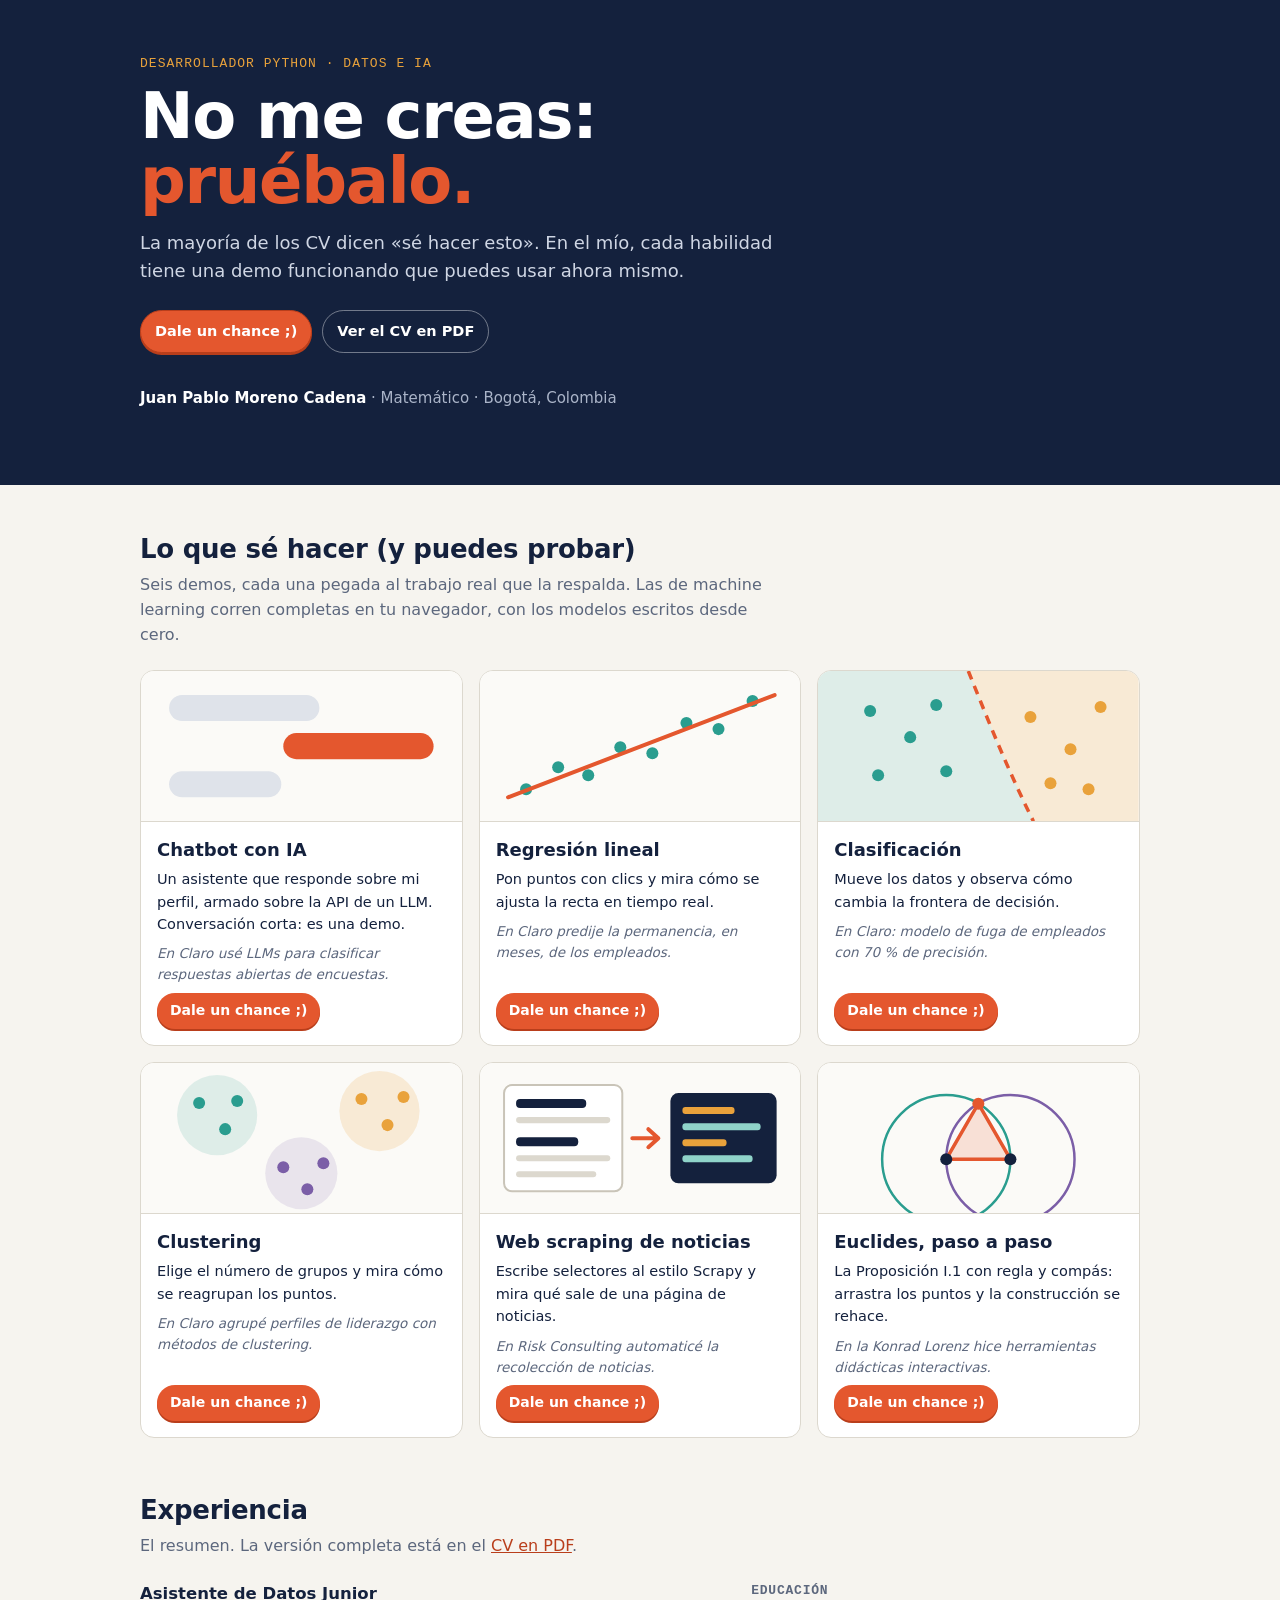
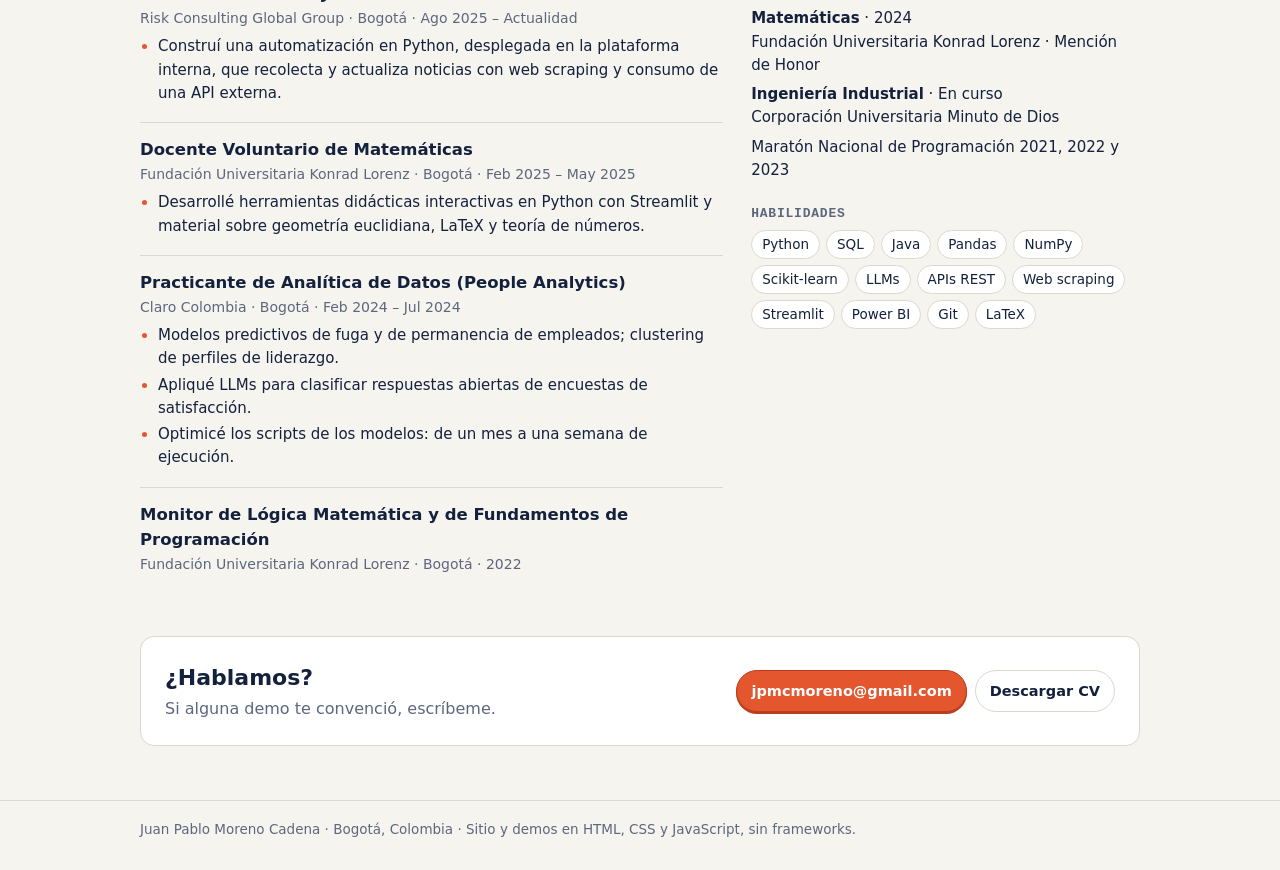
==== index.html @ 5bb10a28 "CV con demos en vivo: sitio, seis demos y CV en LaTeX Página principal, demos de chatbot, regresión," ====
<!DOCTYPE html>
<html lang="es">
<head>
<meta charset="utf-8">
<meta name="viewport" content="width=device-width, initial-scale=1">
<title>Juan Pablo Moreno Cadena · CV con demos en vivo</title>
<meta name="description" content="Desarrollador Python, datos e IA. Un CV donde cada habilidad se puede probar: chatbot, regresión, clasificación, clustering, scraping y geometría interactiva.">
<link rel="icon" href="data:image/svg+xml,%3Csvg xmlns='http://www.w3.org/2000/svg' viewBox='0 0 32 32'%3E%3Crect width='32' height='32' rx='7' fill='%2314213d'/%3E%3Cpath d='M12 9l11 7-11 7z' fill='%23e4572e'/%3E%3C/svg%3E">
<link rel="stylesheet" href="assets/style.css">
<style>
  .hero { background: var(--ink); color: #fff; padding: 54px 0 60px; }
  .hero .rol { font-family: var(--mono); font-size: 13px; letter-spacing: 0.08em; text-transform: uppercase; color: var(--amber); }
  .hero h1 { margin: 10px 0 6px; font-size: clamp(34px, 6.4vw, 64px); line-height: 1.02; letter-spacing: -0.02em; }
  .hero h1 em { font-style: normal; color: var(--accent); }
  .hero p.sub { margin: 14px 0 0; max-width: 56ch; font-size: 18px; color: #cfd6e4; }
  .hero .acciones { display: flex; flex-wrap: wrap; gap: 10px; margin-top: 26px; }
  .hero .btn.claro { background: transparent; color: #fff; border-color: rgba(255,255,255,0.4); }
  .hero .btn.claro:hover { border-color: #fff; }
  .hero .nombre { margin-top: 34px; font-size: 15px; color: #aab4c8; }
  .hero .nombre b { color: #fff; }

  section.bloque { padding: 44px 0 8px; }
  section.bloque > .wrap > h2 { margin: 0 0 4px; font-size: 26px; letter-spacing: -0.01em; }
  section.bloque > .wrap > p.lead { margin: 0 0 22px; color: var(--soft); max-width: 64ch; }

  .demos { display: grid; grid-template-columns: repeat(3, minmax(0, 1fr)); gap: 16px; }
  @media (max-width: 900px) { .demos { grid-template-columns: repeat(2, minmax(0, 1fr)); } }
  @media (max-width: 580px) { .demos { grid-template-columns: minmax(0, 1fr); } }
  .demo {
    display: flex; flex-direction: column;
    background: #fff; border: 1px solid var(--line); border-radius: 14px; overflow: hidden;
    text-decoration: none; color: inherit;
    transition: transform 0.15s ease, box-shadow 0.15s ease, border-color 0.15s ease;
  }
  .demo:hover { transform: translateY(-3px); border-color: var(--ink); box-shadow: 0 10px 24px rgba(20, 33, 61, 0.1); }
  .demo:focus-visible { outline: 3px solid rgba(228, 87, 46, 0.5); outline-offset: 2px; }
  .demo svg { display: block; width: 100%; height: auto; background: #fbfaf7; border-bottom: 1px solid var(--line); }
  .demo .txt { padding: 14px 16px 16px; display: flex; flex-direction: column; flex: 1; }
  .demo h3 { margin: 0 0 4px; font-size: 18px; }
  .demo p { margin: 0 0 8px; font-size: 14.5px; }
  .demo p.resp { color: var(--soft); font-size: 13.5px; font-style: italic; }
  .demo .chance {
    margin-top: auto; align-self: flex-start;
    background: var(--accent); color: #fff; font-weight: 700; font-size: 14px;
    padding: 7px 13px; border-radius: 999px; box-shadow: 0 2px 0 var(--accent-dark);
  }
  @media (prefers-reduced-motion: reduce) { .demo { transition: none; } .demo:hover { transform: none; } }

  .cols { display: grid; grid-template-columns: minmax(0, 1.5fr) minmax(0, 1fr); gap: 28px; }
  @media (max-width: 820px) { .cols { grid-template-columns: minmax(0, 1fr); } }
  .cargo { padding: 14px 0; border-top: 1px solid var(--line); }
  .cargo:first-of-type { border-top: 0; padding-top: 0; }
  .cargo h3 { margin: 0; font-size: 16.5px; }
  .cargo .donde { font-size: 14px; color: var(--soft); margin: 1px 0 6px; }
  .cargo ul { margin: 0; padding-left: 18px; font-size: 15px; }
  .cargo li { margin-bottom: 3px; }
  .cargo li::marker { color: var(--accent); }
  .lado h3 { margin: 0 0 6px; font-size: 13px; font-family: var(--mono); letter-spacing: 0.06em; text-transform: uppercase; color: var(--soft); }
  .lado h3:not(:first-child) { margin-top: 22px; }
  .lado p { margin: 0 0 6px; font-size: 15px; }
  .chips { display: flex; flex-wrap: wrap; gap: 6px; }
  .chips span { background: #fff; border: 1px solid var(--line); border-radius: 999px; padding: 3px 10px; font-size: 13.5px; }

  .contacto { background: #fff; border: 1px solid var(--line); border-radius: 14px; padding: 24px; margin: 40px 0 46px; display: flex; flex-wrap: wrap; gap: 14px; align-items: center; justify-content: space-between; }
  .contacto h2 { margin: 0 0 2px; font-size: 22px; }
  .contacto p { margin: 0; color: var(--soft); }
</style>
</head>
<body>

<header class="hero">
  <div class="wrap">
    <div class="rol">Desarrollador Python · Datos e IA</div>
    <h1>No me creas:<br><em>pruébalo.</em></h1>
    <p class="sub">La mayoría de los CV dicen «sé hacer esto». En el mío, cada habilidad tiene una demo funcionando que puedes usar ahora mismo.</p>
    <div class="acciones">
      <a class="btn primary" href="#demos">Dale un chance ;)</a>
      <a class="btn claro" href="cv/CV_Juan_Pablo_Moreno.pdf">Ver el CV en PDF</a>
    </div>
    <p class="nombre"><b>Juan Pablo Moreno Cadena</b> · Matemático · Bogotá, Colombia</p>
  </div>
</header>

<section class="bloque" id="demos">
  <div class="wrap">
    <h2>Lo que sé hacer (y puedes probar)</h2>
    <p class="lead">Seis demos, cada una pegada al trabajo real que la respalda. Las de machine learning corren completas en tu navegador, con los modelos escritos desde cero.</p>

    <div class="demos">
      <a class="demo" href="demos/chat/">
        <svg viewBox="0 0 320 150" aria-hidden="true">
          <rect x="28" y="24" width="150" height="26" rx="13" fill="#dfe3ea"/>
          <rect x="142" y="62" width="150" height="26" rx="13" fill="#e4572e"/>
          <rect x="28" y="100" width="112" height="26" rx="13" fill="#dfe3ea"/>
        </svg>
        <div class="txt">
          <h3>Chatbot con IA</h3>
          <p>Un asistente que responde sobre mi perfil, armado sobre la API de un LLM. Conversación corta: es una demo.</p>
          <p class="resp">En Claro usé LLMs para clasificar respuestas abiertas de encuestas.</p>
          <span class="chance">Dale un chance ;)</span>
        </div>
      </a>

      <a class="demo" href="demos/regresion/">
        <svg viewBox="0 0 320 150" aria-hidden="true">
          <g fill="#2a9d8f"><circle cx="46" cy="118" r="6"/><circle cx="78" cy="96" r="6"/><circle cx="108" cy="104" r="6"/><circle cx="140" cy="76" r="6"/><circle cx="172" cy="82" r="6"/><circle cx="206" cy="52" r="6"/><circle cx="238" cy="58" r="6"/><circle cx="272" cy="30" r="6"/></g>
          <line x1="28" y1="126" x2="294" y2="24" stroke="#e4572e" stroke-width="4" stroke-linecap="round"/>
        </svg>
        <div class="txt">
          <h3>Regresión lineal</h3>
          <p>Pon puntos con clics y mira cómo se ajusta la recta en tiempo real.</p>
          <p class="resp">En Claro predije la permanencia, en meses, de los empleados.</p>
          <span class="chance">Dale un chance ;)</span>
        </div>
      </a>

      <a class="demo" href="demos/clasificador/">
        <svg viewBox="0 0 320 150" aria-hidden="true">
          <path d="M0 0H150C170 50 190 100 215 150H0Z" fill="#2a9d8f" opacity="0.14"/>
          <path d="M150 0H320V150H215C190 100 170 50 150 0Z" fill="#e9a23b" opacity="0.18"/>
          <path d="M150 0C170 50 190 100 215 150" fill="none" stroke="#e4572e" stroke-width="3.5" stroke-dasharray="9 7"/>
          <g fill="#2a9d8f"><circle cx="52" cy="40" r="6"/><circle cx="92" cy="66" r="6"/><circle cx="60" cy="104" r="6"/><circle cx="118" cy="34" r="6"/><circle cx="128" cy="100" r="6"/></g>
          <g fill="#e9a23b"><circle cx="212" cy="46" r="6"/><circle cx="252" cy="78" r="6"/><circle cx="282" cy="36" r="6"/><circle cx="270" cy="118" r="6"/><circle cx="232" cy="112" r="6"/></g>
        </svg>
        <div class="txt">
          <h3>Clasificación</h3>
          <p>Mueve los datos y observa cómo cambia la frontera de decisión.</p>
          <p class="resp">En Claro: modelo de fuga de empleados con 70&nbsp;% de precisión.</p>
          <span class="chance">Dale un chance ;)</span>
        </div>
      </a>

      <a class="demo" href="demos/clusters/">
        <svg viewBox="0 0 320 150" aria-hidden="true">
          <circle cx="76" cy="52" r="40" fill="#2a9d8f" opacity="0.14"/>
          <circle cx="238" cy="48" r="40" fill="#e9a23b" opacity="0.18"/>
          <circle cx="160" cy="110" r="36" fill="#7b5ea7" opacity="0.14"/>
          <g fill="#2a9d8f"><circle cx="58" cy="40" r="6"/><circle cx="84" cy="66" r="6"/><circle cx="96" cy="38" r="6"/></g>
          <g fill="#e9a23b"><circle cx="220" cy="36" r="6"/><circle cx="246" cy="62" r="6"/><circle cx="262" cy="34" r="6"/></g>
          <g fill="#7b5ea7"><circle cx="142" cy="104" r="6"/><circle cx="166" cy="126" r="6"/><circle cx="182" cy="100" r="6"/></g>
        </svg>
        <div class="txt">
          <h3>Clustering</h3>
          <p>Elige el número de grupos y mira cómo se reagrupan los puntos.</p>
          <p class="resp">En Claro agrupé perfiles de liderazgo con métodos de clustering.</p>
          <span class="chance">Dale un chance ;)</span>
        </div>
      </a>

      <a class="demo" href="demos/scraping/">
        <svg viewBox="0 0 320 150" aria-hidden="true">
          <rect x="24" y="22" width="118" height="106" rx="8" fill="#fff" stroke="#c9c4b8" stroke-width="2"/>
          <rect x="36" y="36" width="70" height="9" rx="4" fill="#14213d"/>
          <rect x="36" y="54" width="94" height="6" rx="3" fill="#dcd8ce"/>
          <rect x="36" y="74" width="62" height="9" rx="4" fill="#14213d"/>
          <rect x="36" y="92" width="94" height="6" rx="3" fill="#dcd8ce"/>
          <rect x="36" y="108" width="80" height="6" rx="3" fill="#dcd8ce"/>
          <path d="M152 75H176M168 66L178 75L168 84" fill="none" stroke="#e4572e" stroke-width="4" stroke-linecap="round" stroke-linejoin="round"/>
          <rect x="190" y="30" width="106" height="90" rx="8" fill="#14213d"/>
          <rect x="202" y="44" width="52" height="7" rx="3" fill="#e9a23b"/>
          <rect x="202" y="60" width="78" height="7" rx="3" fill="#8fd3c9"/>
          <rect x="202" y="76" width="44" height="7" rx="3" fill="#e9a23b"/>
          <rect x="202" y="92" width="70" height="7" rx="3" fill="#8fd3c9"/>
        </svg>
        <div class="txt">
          <h3>Web scraping de noticias</h3>
          <p>Escribe selectores al estilo Scrapy y mira qué sale de una página de noticias.</p>
          <p class="resp">En Risk Consulting automaticé la recolección de noticias.</p>
          <span class="chance">Dale un chance ;)</span>
        </div>
      </a>

      <a class="demo" href="demos/euclides/">
        <svg viewBox="0 0 320 150" aria-hidden="true">
          <circle cx="128" cy="96" r="64" fill="none" stroke="#2a9d8f" stroke-width="2.5"/>
          <circle cx="192" cy="96" r="64" fill="none" stroke="#7b5ea7" stroke-width="2.5"/>
          <path d="M128 96L160 40.6L192 96Z" fill="#e4572e" fill-opacity="0.16" stroke="#e4572e" stroke-width="3.5" stroke-linejoin="round"/>
          <g fill="#14213d"><circle cx="128" cy="96" r="6"/><circle cx="192" cy="96" r="6"/></g>
          <circle cx="160" cy="40.6" r="6" fill="#e4572e"/>
        </svg>
        <div class="txt">
          <h3>Euclides, paso a paso</h3>
          <p>La Proposición I.1 con regla y compás: arrastra los puntos y la construcción se rehace.</p>
          <p class="resp">En la Konrad Lorenz hice herramientas didácticas interactivas.</p>
          <span class="chance">Dale un chance ;)</span>
        </div>
      </a>
    </div>
  </div>
</section>

<section class="bloque" id="experiencia">
  <div class="wrap">
    <h2>Experiencia</h2>
    <p class="lead">El resumen. La versión completa está en el <a href="cv/CV_Juan_Pablo_Moreno.pdf">CV en PDF</a>.</p>

    <div class="cols">
      <div>
        <div class="cargo">
          <h3>Asistente de Datos Junior</h3>
          <div class="donde">Risk Consulting Global Group · Bogotá · Ago 2025 – Actualidad</div>
          <ul>
            <li>Construí una automatización en Python, desplegada en la plataforma interna, que recolecta y actualiza noticias con web scraping y consumo de una API externa.</li>
          </ul>
        </div>
        <div class="cargo">
          <h3>Docente Voluntario de Matemáticas</h3>
          <div class="donde">Fundación Universitaria Konrad Lorenz · Bogotá · Feb 2025 – May 2025</div>
          <ul>
            <li>Desarrollé herramientas didácticas interactivas en Python con Streamlit y material sobre geometría euclidiana, LaTeX y teoría de números.</li>
          </ul>
        </div>
        <div class="cargo">
          <h3>Practicante de Analítica de Datos (People Analytics)</h3>
          <div class="donde">Claro Colombia · Bogotá · Feb 2024 – Jul 2024</div>
          <ul>
            <li>Modelos predictivos de fuga y de permanencia de empleados; clustering de perfiles de liderazgo.</li>
            <li>Apliqué LLMs para clasificar respuestas abiertas de encuestas de satisfacción.</li>
            <li>Optimicé los scripts de los modelos: de un mes a una semana de ejecución.</li>
          </ul>
        </div>
        <div class="cargo">
          <h3>Monitor de Lógica Matemática y de Fundamentos de Programación</h3>
          <div class="donde">Fundación Universitaria Konrad Lorenz · Bogotá · 2022</div>
        </div>
      </div>

      <div class="lado">
        <h3>Educación</h3>
        <p><b>Matemáticas</b> · 2024<br>Fundación Universitaria Konrad Lorenz · Mención de Honor</p>
        <p><b>Ingeniería Industrial</b> · En curso<br>Corporación Universitaria Minuto de Dios</p>
        <p>Maratón Nacional de Programación 2021, 2022 y 2023</p>

        <h3>Habilidades</h3>
        <div class="chips">
          <span>Python</span><span>SQL</span><span>Java</span><span>Pandas</span><span>NumPy</span><span>Scikit-learn</span><span>LLMs</span><span>APIs REST</span><span>Web scraping</span><span>Streamlit</span><span>Power BI</span><span>Git</span><span>LaTeX</span>
        </div>
      </div>
    </div>

    <div class="contacto">
      <div>
        <h2>¿Hablamos?</h2>
        <p>Si alguna demo te convenció, escríbeme.</p>
      </div>
      <div class="btn-row">
        <a class="btn primary" href="mailto:jpmcmoreno@gmail.com">jpmcmoreno@gmail.com</a>
        <a class="btn" href="cv/CV_Juan_Pablo_Moreno.pdf">Descargar CV</a>
      </div>
    </div>
  </div>
</section>

<footer class="site"><div class="wrap">Juan Pablo Moreno Cadena · Bogotá, Colombia · Sitio y demos en HTML, CSS y JavaScript, sin frameworks.</div></footer>

</body>
</html>
---- assets/style.css ----
/* Estilos compartidos por la página principal y todas las demos.
   La paleta es la misma del CV en PDF. */
:root {
  --ink: #14213d;
  --soft: #5c677d;
  --accent: #e4572e;
  --accent-dark: #b93e1b;
  --paper: #f6f4ef;
  --card: #ffffff;
  --line: #dcd8ce;
  --teal: #2a9d8f;
  --amber: #e9a23b;
  --purple: #7b5ea7;
  --mono: ui-monospace, "Cascadia Code", "SF Mono", Menlo, Consolas, monospace;
  --sans: "Segoe UI", system-ui, -apple-system, "Helvetica Neue", Arial, sans-serif;
}

* { box-sizing: border-box; }

html { -webkit-text-size-adjust: 100%; }

[hidden] { display: none !important; }

body {
  margin: 0;
  background: var(--paper);
  color: var(--ink);
  font-family: var(--sans);
  font-size: 16px;
  line-height: 1.55;
}

a { color: var(--accent-dark); }

.wrap {
  max-width: 1040px;
  margin: 0 auto;
  padding: 0 20px;
}

/* ---------- Barra superior de las demos ---------- */
.topbar {
  background: var(--ink);
  color: #fff;
}
.topbar .wrap {
  display: flex;
  align-items: center;
  justify-content: space-between;
  gap: 12px;
  padding-top: 12px;
  padding-bottom: 12px;
}
.topbar a {
  color: #fff;
  text-decoration: none;
  font-size: 14px;
  opacity: 0.85;
}
.topbar a:hover { opacity: 1; text-decoration: underline; }
.topbar .who { font-weight: 600; opacity: 1; }

/* ---------- Encabezado de cada demo ---------- */
.demo-head { padding: 28px 0 8px; }
.demo-head .kicker {
  font-family: var(--mono);
  font-size: 12px;
  letter-spacing: 0.08em;
  text-transform: uppercase;
  color: var(--accent-dark);
}
.demo-head h1 {
  margin: 4px 0 8px;
  font-size: clamp(26px, 4vw, 36px);
  line-height: 1.15;
  letter-spacing: -0.01em;
}
.demo-head p { margin: 0; max-width: 68ch; color: var(--soft); }

.respaldo {
  margin: 14px 0 0;
  padding: 10px 14px;
  border-left: 3px solid var(--accent);
  background: #fff;
  border-radius: 0 8px 8px 0;
  font-size: 14.5px;
  max-width: 76ch;
}
.respaldo b { color: var(--ink); }

/* ---------- Zona de trabajo: lienzo + panel ---------- */
.stage {
  display: grid;
  grid-template-columns: minmax(0, 1fr) 300px;
  gap: 18px;
  margin: 22px 0 36px;
  align-items: start;
}
@media (max-width: 820px) {
  .stage { grid-template-columns: minmax(0, 1fr); }
}

.panel, .board {
  background: var(--card);
  border: 1px solid var(--line);
  border-radius: 12px;
}
.board { padding: 10px; }
.panel { padding: 16px; }
.panel h2 {
  margin: 0 0 10px;
  font-size: 13px;
  font-family: var(--mono);
  letter-spacing: 0.06em;
  text-transform: uppercase;
  color: var(--soft);
  font-weight: 600;
}
.panel h2:not(:first-child) { margin-top: 20px; }
.panel p { margin: 0 0 10px; font-size: 14.5px; }

canvas.lienzo {
  display: block;
  width: 100%;
  aspect-ratio: 4 / 3;
  border-radius: 8px;
  background: #fbfaf7;
  touch-action: none;
  cursor: crosshair;
}

.hint { font-size: 13.5px; color: var(--soft); margin: 8px 4px 2px; }

/* ---------- Controles ---------- */
.btn {
  display: inline-flex;
  align-items: center;
  justify-content: center;
  gap: 6px;
  padding: 9px 14px;
  border-radius: 999px;
  border: 1px solid var(--line);
  background: #fff;
  color: var(--ink);
  font: inherit;
  font-size: 14.5px;
  font-weight: 600;
  cursor: pointer;
  text-decoration: none;
}
.btn:hover { border-color: var(--ink); }
.btn:disabled { opacity: 0.5; cursor: not-allowed; }
.btn.primary {
  background: var(--accent);
  border-color: var(--accent-dark);
  color: #fff;
  box-shadow: 0 2px 0 var(--accent-dark);
}
.btn.primary:hover { background: #ec6a44; }
.btn:focus-visible, input:focus-visible, textarea:focus-visible, select:focus-visible {
  outline: 3px solid rgba(228, 87, 46, 0.4);
  outline-offset: 2px;
}
.btn-row { display: flex; flex-wrap: wrap; gap: 8px; }

.seg { display: inline-flex; border: 1px solid var(--line); border-radius: 999px; overflow: hidden; }
.seg button {
  border: 0;
  background: #fff;
  padding: 8px 14px;
  font: inherit;
  font-size: 14px;
  font-weight: 600;
  color: var(--soft);
  cursor: pointer;
}
.seg button[aria-pressed="true"] { background: var(--ink); color: #fff; }

label.field { display: block; font-size: 14px; font-weight: 600; margin-bottom: 10px; }
label.field span.val { font-family: var(--mono); color: var(--accent-dark); }
input[type="range"] { width: 100%; accent-color: var(--accent); }
label.check { display: flex; gap: 8px; align-items: center; font-size: 14.5px; margin: 8px 0; cursor: pointer; }
label.check input { accent-color: var(--accent); width: 16px; height: 16px; }

/* ---------- Datos / métricas ---------- */
.stats { display: grid; grid-template-columns: 1fr 1fr; gap: 8px; }
.stat {
  background: var(--paper);
  border-radius: 8px;
  padding: 8px 10px;
}
.stat.wide { grid-column: 1 / -1; }
.stat .k { font-size: 12px; color: var(--soft); }
.stat .v { font-family: var(--mono); font-size: 16px; font-weight: 600; word-break: break-word; }

.dot { display: inline-block; width: 10px; height: 10px; border-radius: 50%; vertical-align: baseline; margin-right: 4px; }

/* ---------- "Cómo funciona" ---------- */
.how {
  background: #fff;
  border: 1px solid var(--line);
  border-radius: 12px;
  padding: 18px 20px;
  margin-bottom: 40px;
}
.how h2 { margin: 0 0 8px; font-size: 18px; }
.how p, .how li { font-size: 15px; max-width: 78ch; }
.how p { margin: 0 0 10px; }
.how p:last-child { margin-bottom: 0; }
.how code, .panel code {
  font-family: var(--mono);
  font-size: 0.9em;
  background: var(--paper);
  padding: 1px 5px;
  border-radius: 4px;
}

pre.code {
  margin: 0;
  padding: 12px 14px;
  background: var(--ink);
  color: #e8ecf5;
  border-radius: 8px;
  font-family: var(--mono);
  font-size: 13px;
  line-height: 1.5;
  overflow-x: auto;
  white-space: pre;
}

footer.site {
  border-top: 1px solid var(--line);
  padding: 18px 0 30px;
  font-size: 13.5px;
  color: var(--soft);
}
footer.site a { color: var(--soft); }
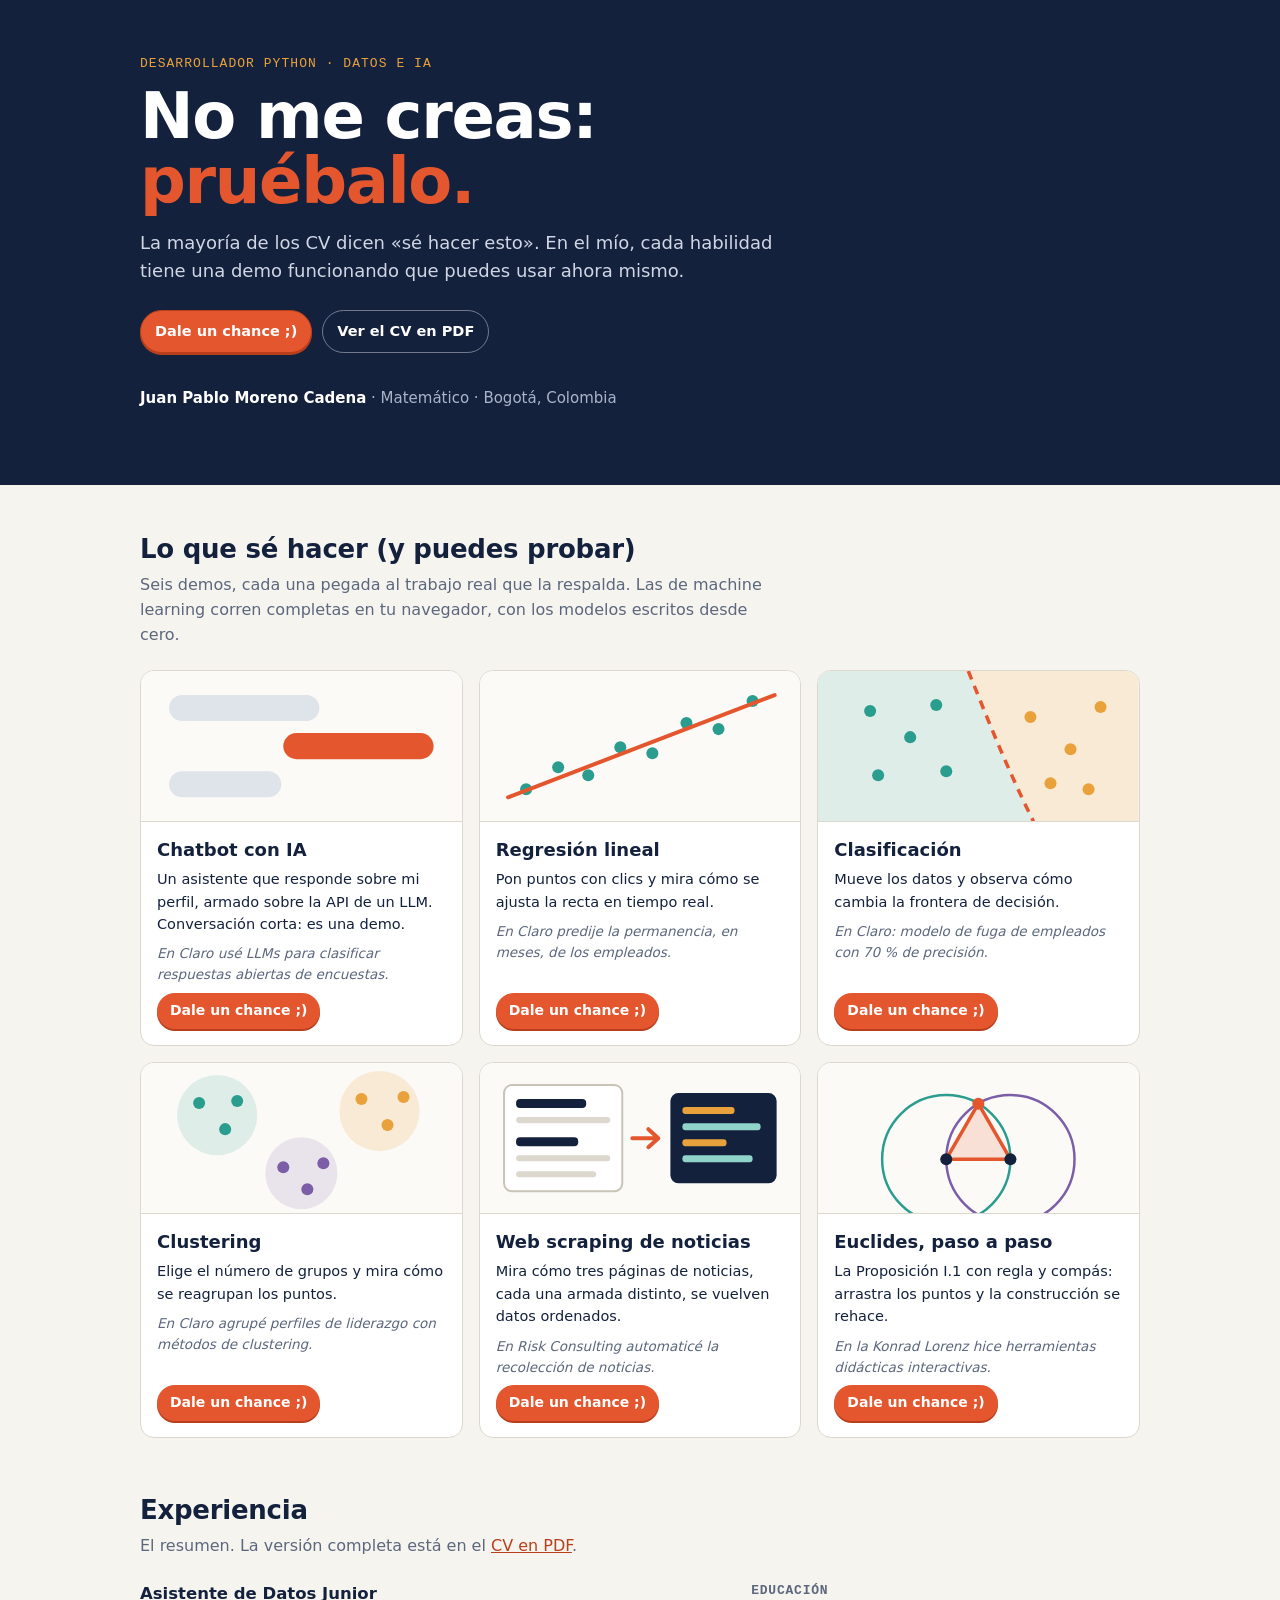
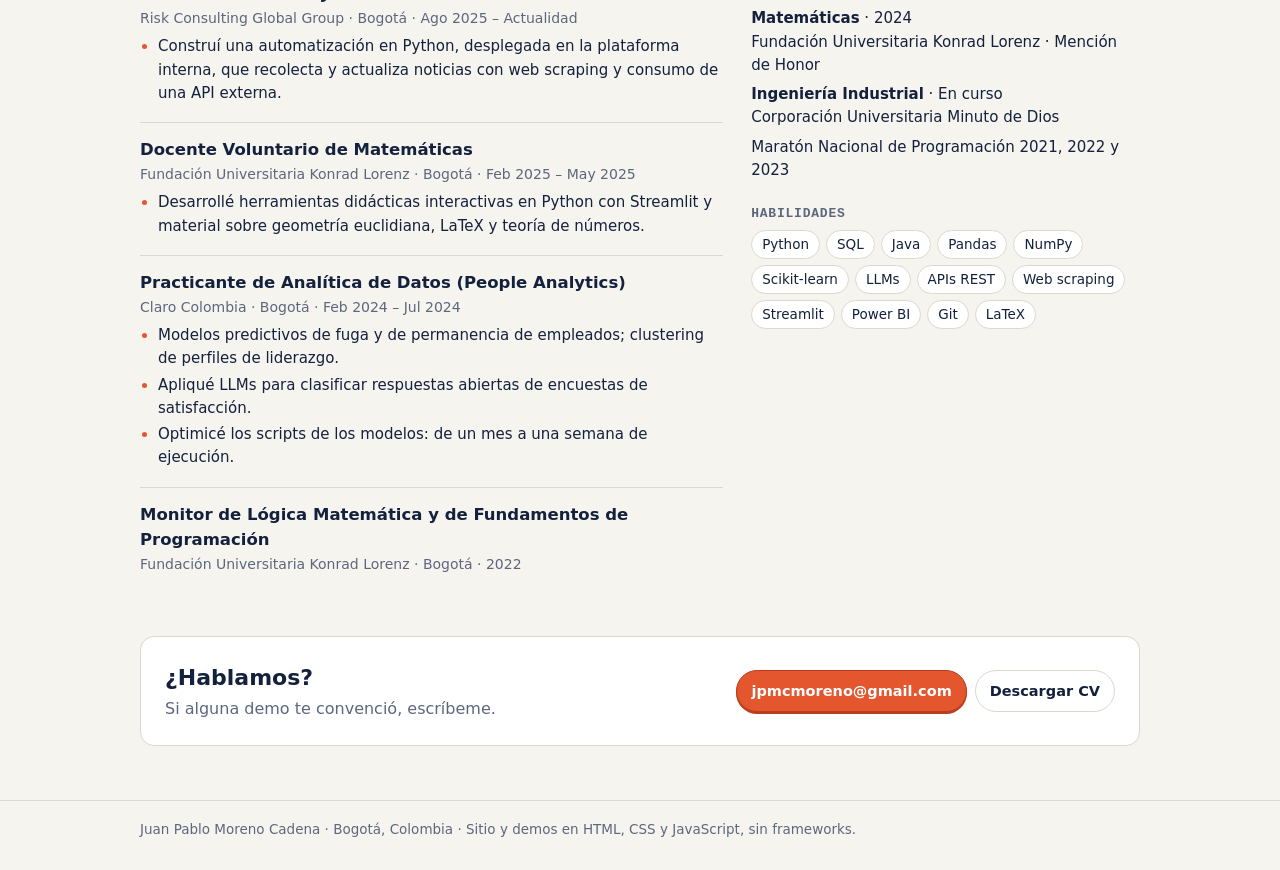
==== commit a0479cff: "Demo de scraping más visual: tres medios, extracción animada y datos ordenados Reemplaza el editor d" ====
--- a/index.html
+++ b/index.html
@@ -164,7 +164,7 @@
         </svg>
         <div class="txt">
           <h3>Web scraping de noticias</h3>
-          <p>Escribe selectores al estilo Scrapy y mira qué sale de una página de noticias.</p>
+          <p>Mira cómo tres páginas de noticias, cada una armada distinto, se vuelven datos ordenados.</p>
           <p class="resp">En Risk Consulting automaticé la recolección de noticias.</p>
           <span class="chance">Dale un chance ;)</span>
         </div>
